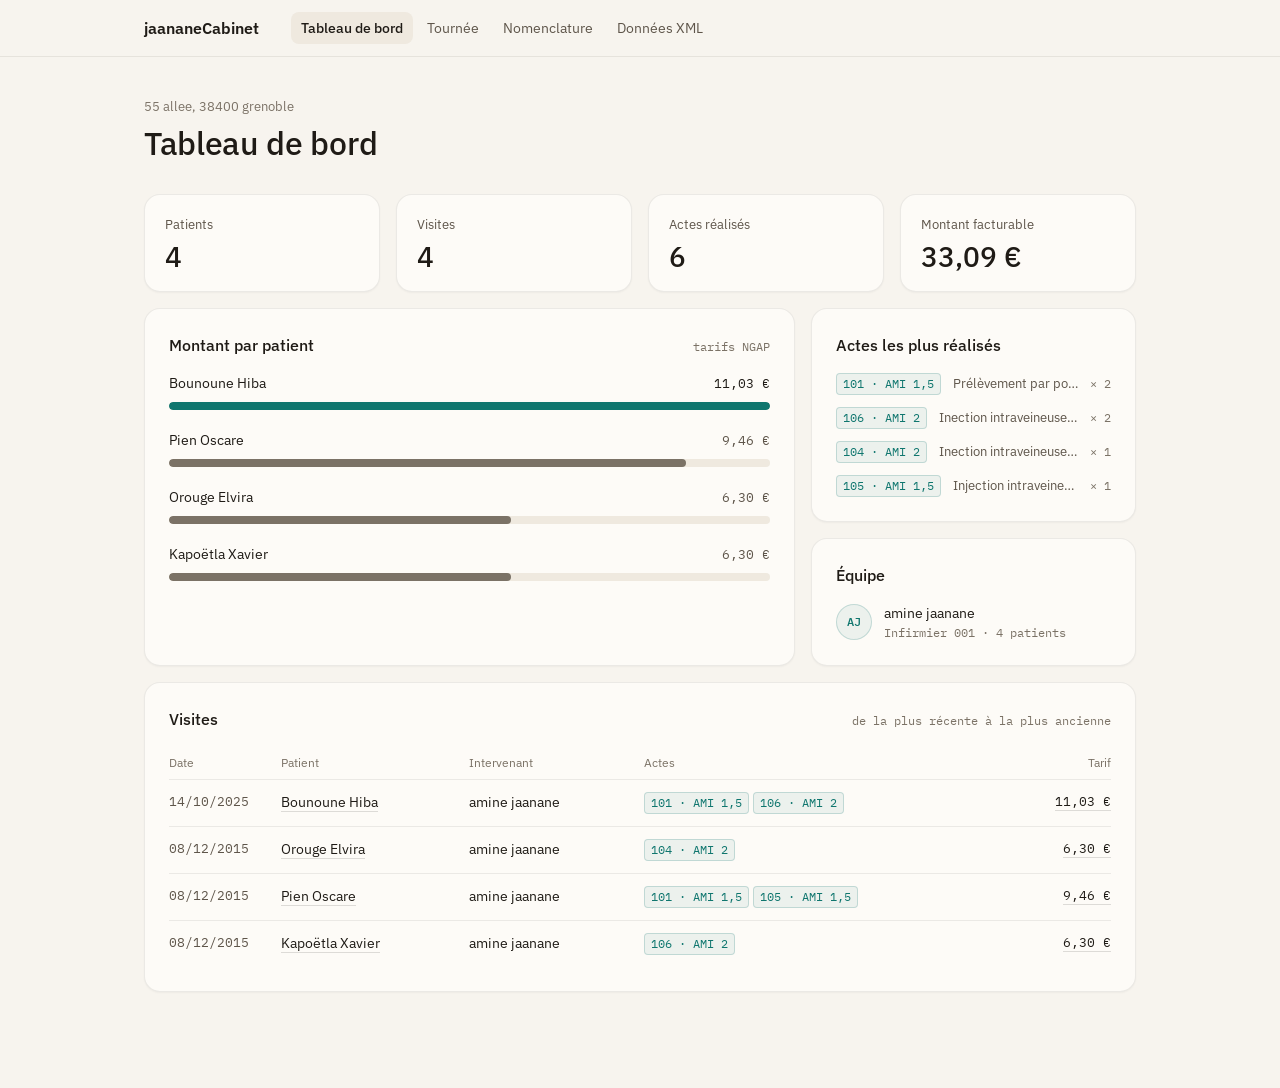
==== data/html/index.html @ cecd2a04 "Tableau de bord, factures et nomenclature - index.html : chiffres du cabinet, montant par patient, a" ====
<!DOCTYPE html>
<html lang="fr">
<head>
<meta http-equiv="Content-Type" content="text/html; charset=UTF-8">
<meta name="viewport" content="width=device-width, initial-scale=1">
<title>Tableau de bord</title>
<link rel="preconnect" href="https://fonts.googleapis.com">
<link rel="preconnect" href="https://fonts.gstatic.com" crossorigin="">
<link rel="stylesheet" href="https://fonts.googleapis.com/css2?family=IBM+Plex+Mono:wght@400;500&amp;family=IBM+Plex+Sans:wght@400;500&amp;display=swap">
<link rel="stylesheet" href="../css/commun.css">
<link rel="stylesheet" href="../css/accueil.css">
</head>
<body>
<header class="barre"><div class="barre-contenu">
<a class="marque" href="index.html">jaananeCabinet</a><nav class="nav" aria-label="Navigation principale"><a href="index.html" aria-current="page">Tableau de bord</a><a href="infirmier.html">Tournée</a><a href="nomenclature.html">Nomenclature</a><a href="../xml/cabinet.xml">Données XML</a></nav>
</div></header><main class="page page-large"><header class="entete"><p class="surtitre">55 allee, 38400 grenoble</p>
<h1>Tableau de bord</h1></header><section class="stats" aria-label="Chiffres du cabinet"><div class="stat">
<p class="stat-libelle">Patients</p>
<p class="stat-valeur">4</p>
</div>
<div class="stat">
<p class="stat-libelle">Visites</p>
<p class="stat-valeur">4</p>
</div>
<div class="stat">
<p class="stat-libelle">Actes réalisés</p>
<p class="stat-valeur">6</p>
</div>
<div class="stat">
<p class="stat-libelle">Montant facturable</p>
<p class="stat-valeur">33,09 €</p>
</div></section><div class="grille">
<section class="carte carte-principale"><div class="carte-titre">
<h2>Montant par patient</h2>
<span class="meta">tarifs NGAP</span>
</div>
<ol class="barres">
<li class="premier">
<div class="barre-ligne">
<a href="facture-206049935000375.html">Bounoune Hiba</a><span class="barre-valeur">11,03 €</span>
</div>
<div class="barre-piste"><div class="barre-remplie" style="width: 100%"></div></div>
</li>
<li>
<div class="barre-ligne">
<a href="facture-175037306569237.html">Pien Oscare</a><span class="barre-valeur">9,46 €</span>
</div>
<div class="barre-piste"><div class="barre-remplie" style="width: 86%"></div></div>
</li>
<li>
<div class="barre-ligne">
<a href="facture-282036912305243.html">Orouge Elvira</a><span class="barre-valeur">6,30 €</span>
</div>
<div class="barre-piste"><div class="barre-remplie" style="width: 57%"></div></div>
</li>
<li>
<div class="barre-ligne">
<a href="facture-111083306303521.html">Kapoëtla Xavier</a><span class="barre-valeur">6,30 €</span>
</div>
<div class="barre-piste"><div class="barre-remplie" style="width: 57%"></div></div>
</li>
</ol></section><aside class="colonne"><section class="carte"><h2>Actes les plus réalisés</h2>
<ol class="classement">
<li>
<span class="code">101 · AMI 1,5</span><span class="classement-texte">Prélèvement par ponction veineuse directe</span><span class="meta">× 2</span>
</li>
<li>
<span class="code">106 · AMI 2</span><span class="classement-texte">Inection intraveineuse directe chez un enfant de moins de 5 ans.</span><span class="meta">× 2</span>
</li>
<li>
<span class="code">104 · AMI 2</span><span class="classement-texte">Inection intraveineuse directe isolée.</span><span class="meta">× 1</span>
</li>
<li>
<span class="code">105 · AMI 1,5</span><span class="classement-texte">Injection intraveineuse directe en série.</span><span class="meta">× 1</span>
</li>
</ol></section><section class="carte"><h2>Équipe</h2>
<ul class="equipe"><li>
<span class="initiales" aria-hidden="true">AJ</span><span><a href="infirmier.html">amine jaanane</a><span class="meta">Infirmier 001 · 4 patients</span></span>
</li></ul></section></aside>
</div>
<section class="carte"><div class="carte-titre">
<h2>Visites</h2>
<span class="meta">de la plus récente à la plus ancienne</span>
</div>
<div class="defilement"><table class="visites">
<thead><tr>
<th scope="col">Date</th>
<th scope="col">Patient</th>
<th scope="col">Intervenant</th>
<th scope="col">Actes</th>
<th scope="col" class="montant">Tarif</th>
</tr></thead>
<tbody>
<tr>
<td class="date"><time datetime="2025-10-14">14/10/2025</time></td>
<td><a href="patient-206049935000375.html">Bounoune Hiba</a></td>
<td>amine jaanane</td>
<td><span class="codes"><span class="code">101 · AMI 1,5</span><span class="code">106 · AMI 2</span></span></td>
<td class="montant"><a href="facture-206049935000375.html">11,03 €</a></td>
</tr>
<tr>
<td class="date"><time datetime="2015-12-08">08/12/2015</time></td>
<td><a href="patient-282036912305243.html">Orouge Elvira</a></td>
<td>amine jaanane</td>
<td><span class="codes"><span class="code">104 · AMI 2</span></span></td>
<td class="montant"><a href="facture-282036912305243.html">6,30 €</a></td>
</tr>
<tr>
<td class="date"><time datetime="2015-12-08">08/12/2015</time></td>
<td><a href="patient-175037306569237.html">Pien Oscare</a></td>
<td>amine jaanane</td>
<td><span class="codes"><span class="code">101 · AMI 1,5</span><span class="code">105 · AMI 1,5</span></span></td>
<td class="montant"><a href="facture-175037306569237.html">9,46 €</a></td>
</tr>
<tr>
<td class="date"><time datetime="2015-12-08">08/12/2015</time></td>
<td><a href="patient-111083306303521.html">Kapoëtla Xavier</a></td>
<td>amine jaanane</td>
<td><span class="codes"><span class="code">106 · AMI 2</span></span></td>
<td class="montant"><a href="facture-111083306303521.html">6,30 €</a></td>
</tr>
</tbody>
</table></div></section></main>
</body>
</html>
---- data/css/commun.css ----
/* Styles partagés par toutes les pages du cabinet */

:root {
    --fond: #f7f4ee;
    --carte: #fdfbf7;
    --releve: #efe9df;
    --trait: rgba(31, 27, 22, 0.08);
    --trait-fort: rgba(31, 27, 22, 0.14);
    --texte: #1f1b16;
    --texte-2: #5e554a;
    --texte-3: #7b7266;
    --accent: #0f766e;
    --accent-fond: rgba(15, 118, 110, 0.07);
    --accent-trait: rgba(15, 118, 110, 0.2);
    --ombre: 0 1px 2px rgba(0, 0, 0, 0.04);

    --police: "IBM Plex Sans", system-ui, -apple-system, "Segoe UI", sans-serif;
    --mono: "IBM Plex Mono", ui-monospace, "Cascadia Mono", Consolas, monospace;
    --courbe: cubic-bezier(0.22, 1, 0.36, 1);
    --largeur: 1040px;

    color-scheme: light dark;
}

@media (prefers-color-scheme: dark) {
    :root {
        --fond: #161513;
        --carte: #1c1a18;
        --releve: #262421;
        --trait: rgba(239, 233, 222, 0.08);
        --trait-fort: rgba(239, 233, 222, 0.14);
        --texte: #efe9de;
        --texte-2: #aaa398;
        --texte-3: #8a847a;
        --accent: #5fc4b6;
        --accent-fond: rgba(95, 196, 182, 0.1);
        --accent-trait: rgba(95, 196, 182, 0.24);
        --ombre: none;
    }
}

*,
*::before,
*::after {
    box-sizing: border-box;
    margin: 0;
    padding: 0;
}

body {
    font-family: var(--police);
    font-size: 15px;
    line-height: 22px;
    color: var(--texte);
    background: var(--fond);
    -webkit-font-smoothing: antialiased;
}

/* Liens */

a {
    color: inherit;
    text-decoration: none;
    border-radius: 4px;
    transition: color 150ms var(--courbe), background-color 150ms var(--courbe);
}

a:hover {
    color: var(--accent);
}

a:focus-visible,
button:focus-visible {
    outline: 2px solid var(--accent);
    outline-offset: 2px;
}

/* Barre du haut */

.barre {
    border-bottom: 1px solid var(--trait);
    background: var(--fond);
}

.barre-contenu {
    display: flex;
    align-items: center;
    gap: 32px;
    max-width: var(--largeur);
    min-height: 56px;
    margin: 0 auto;
    padding: 0 24px;
}

.marque {
    flex: none;
    font-size: 16px;
    line-height: 1;
    font-weight: 600;
}

.nav {
    display: flex;
    gap: 4px;
    font-size: 14px;
    line-height: 20px;
    color: var(--texte-2);
}

.nav a {
    padding: 6px 10px;
    border-radius: 8px;
    white-space: nowrap;
}

.nav a:hover {
    color: var(--texte);
    background: var(--releve);
}

.nav a[aria-current="page"] {
    font-weight: 500;
    color: var(--texte);
    background: var(--releve);
}

/* Page */

.page {
    max-width: var(--largeur);
    margin: 0 auto;
    padding: 40px 24px 96px;
}

.entete {
    margin-bottom: 32px;
}

.entete-actions {
    display: flex;
    flex-wrap: wrap;
    align-items: flex-end;
    justify-content: space-between;
    gap: 16px 24px;
}

.surtitre {
    margin-bottom: 8px;
    font-size: 13px;
    line-height: 20px;
    color: var(--texte-3);
}

h1 {
    font-size: 32px;
    line-height: 1.15;
    font-weight: 500;
    letter-spacing: -0.01em;
}

.resume {
    margin-top: 8px;
    color: var(--texte-2);
    font-variant-numeric: tabular-nums;
}

.resume strong {
    font-weight: 500;
    color: var(--accent);
}

.nir {
    margin-top: 8px;
    font-family: var(--mono);
    font-size: 13px;
    line-height: 20px;
    color: var(--texte-2);
    font-variant-numeric: tabular-nums;
}

h2 {
    font-size: 16px;
    line-height: 24px;
    font-weight: 500;
}

h3 {
    margin-bottom: 4px;
    font-size: 13px;
    line-height: 20px;
    font-weight: 500;
    color: var(--texte-2);
}

.meta {
    font-family: var(--mono);
    font-size: 12px;
    line-height: 16px;
    color: var(--texte-3);
    font-variant-numeric: tabular-nums;
    white-space: nowrap;
}

.mono {
    font-family: var(--mono);
    font-variant-numeric: tabular-nums;
}

.secondaire {
    color: var(--texte-2);
}

/* Cartes */

.carte {
    padding: 24px;
    background: var(--carte);
    border: 1px solid var(--trait);
    border-radius: 16px;
    box-shadow: var(--ombre);
}

.carte + .carte {
    margin-top: 16px;
}

.carte > h2,
.carte-titre {
    margin-bottom: 16px;
}

.carte-titre {
    display: flex;
    flex-wrap: wrap;
    align-items: baseline;
    justify-content: space-between;
    gap: 4px 16px;
}

/* Liste clé : valeur */

.fiche {
    display: grid;
    grid-template-columns: 96px 1fr;
    gap: 8px 16px;
    font-size: 14px;
    line-height: 20px;
}

.fiche dt {
    color: var(--texte-3);
}

/* Boutons */

.actions {
    display: flex;
    flex-wrap: wrap;
    gap: 8px;
}

.bouton {
    display: inline-flex;
    align-items: center;
    height: 36px;
    padding: 0 16px;
    font: inherit;
    font-size: 14px;
    font-weight: 500;
    color: var(--fond);
    background: var(--texte);
    border: 1px solid transparent;
    border-radius: 8px;
    cursor: pointer;
    transition: opacity 150ms var(--courbe), transform 150ms var(--courbe);
}

.bouton:hover {
    color: var(--fond);
    opacity: 0.88;
}

.bouton:active {
    transform: scale(0.98);
}

.bouton-secondaire {
    color: var(--texte);
    background: var(--carte);
    border-color: var(--trait-fort);
}

.bouton-secondaire:hover {
    color: var(--texte);
    background: var(--releve);
    opacity: 1;
}

/* Tableaux */

.defilement {
    overflow-x: auto;
}

table {
    width: 100%;
    border-collapse: collapse;
    font-size: 14px;
    line-height: 20px;
}

th {
    padding: 8px 16px 8px 0;
    text-align: left;
    font-size: 12px;
    line-height: 16px;
    font-weight: 400;
    color: var(--texte-3);
    border-bottom: 1px solid var(--trait);
}

td {
    padding: 12px 16px 12px 0;
    vertical-align: top;
    border-bottom: 1px solid var(--trait);
}

th:last-child,
td:last-child {
    padding-right: 0;
}

tbody tr:last-child td {
    border-bottom: none;
}

.date {
    font-family: var(--mono);
    font-size: 13px;
    color: var(--texte-2);
    font-variant-numeric: tabular-nums;
    white-space: nowrap;
}

.montant,
.nombre {
    text-align: right;
    font-variant-numeric: tabular-nums;
    white-space: nowrap;
}

td.montant {
    font-family: var(--mono);
    font-size: 13px;
}

/* Actes et code NGAP (signature) */

.actes {
    display: grid;
    gap: 8px;
    list-style: none;
}

.actes li {
    display: flex;
    align-items: baseline;
    gap: 12px;
}

.code {
    flex: none;
    display: inline-block;
    min-width: 120px;
    padding: 2px 6px;
    font-family: var(--mono);
    font-size: 12px;
    line-height: 16px;
    color: var(--accent);
    background: var(--accent-fond);
    border: 1px solid var(--accent-trait);
    border-radius: 4px;
    font-variant-numeric: tabular-nums;
    white-space: nowrap;
}

/* Petits écrans */

@media (max-width: 720px) {
    .barre-contenu {
        flex-wrap: wrap;
        gap: 0;
        padding: 12px 16px 8px;
    }

    .marque {
        width: 100%;
        padding: 4px 0 8px;
    }

    .nav {
        margin: 0 -10px;
        overflow-x: auto;
    }

    .page {
        padding: 24px 16px 64px;
    }

    h1 {
        font-size: 28px;
    }

    .carte {
        padding: 20px;
        border-radius: 12px;
    }

    .fiche {
        grid-template-columns: 80px 1fr;
    }

    .actes li {
        flex-direction: column;
        gap: 4px;
    }

    .code {
        min-width: 0;
    }
}

/* Impression */

@media print {
    :root {
        --fond: #ffffff;
        --carte: #ffffff;
        --ombre: none;
    }

    .barre,
    .actions {
        display: none;
    }

    .page {
        max-width: none;
        padding: 0;
    }

    .carte {
        break-inside: avoid;
    }
}
---- data/css/accueil.css ----
/* Tableau de bord (data/xslt/accueil.xsl) ; la base est dans commun.css */

/* Chiffres clés */

.stats {
    display: grid;
    grid-template-columns: repeat(4, 1fr);
    gap: 16px;
    margin-bottom: 16px;
}

.stat {
    padding: 20px;
    background: var(--carte);
    border: 1px solid var(--trait);
    border-radius: 16px;
    box-shadow: var(--ombre);
}

.stat-libelle {
    font-size: 13px;
    line-height: 20px;
    color: var(--texte-2);
}

.stat-valeur {
    margin-top: 8px;
    font-size: 28px;
    line-height: 1;
    font-weight: 500;
    font-variant-numeric: tabular-nums;
    white-space: nowrap;
}

/* Grille : graphique principal et colonne */

.grille {
    display: grid;
    grid-template-columns: minmax(0, 2fr) minmax(0, 1fr);
    gap: 16px;
    margin-bottom: 16px;
}

.grille .carte + .carte,
.colonne .carte + .carte {
    margin-top: 0;
}

.colonne {
    display: grid;
    gap: 16px;
    align-content: start;
}

/* Montant par patient : barres horizontales classées */

.barres {
    display: grid;
    gap: 20px;
    list-style: none;
}

.barre-ligne {
    display: flex;
    align-items: baseline;
    justify-content: space-between;
    gap: 16px;
    margin-bottom: 8px;
    font-size: 14px;
    line-height: 20px;
}

.barre-valeur {
    font-family: var(--mono);
    font-size: 13px;
    color: var(--texte-2);
    font-variant-numeric: tabular-nums;
}

.barre-piste {
    height: 8px;
    background: var(--releve);
    border-radius: 4px;
    overflow: hidden;
}

.barre-remplie {
    height: 100%;
    background: var(--texte-3);
    border-radius: 4px;
}

.premier .barre-remplie {
    background: var(--accent);
}

.premier .barre-valeur {
    color: var(--texte);
}

/* Actes les plus réalisés */

.classement {
    display: grid;
    gap: 12px;
    list-style: none;
}

.classement li {
    display: grid;
    grid-template-columns: auto minmax(0, 1fr) auto;
    align-items: baseline;
    gap: 12px;
    font-size: 13px;
    line-height: 20px;
}

.classement .code {
    min-width: 0;
}

.classement-texte {
    overflow: hidden;
    color: var(--texte-2);
    text-overflow: ellipsis;
    white-space: nowrap;
}

/* Équipe */

.equipe {
    list-style: none;
}

.equipe li {
    display: flex;
    align-items: center;
    gap: 12px;
    font-size: 14px;
    line-height: 20px;
}

.equipe li > span:last-child {
    display: grid;
    gap: 2px;
}

.initiales {
    display: grid;
    place-items: center;
    flex: none;
    width: 36px;
    height: 36px;
    font-family: var(--mono);
    font-size: 12px;
    font-weight: 500;
    color: var(--accent);
    background: var(--accent-fond);
    border: 1px solid var(--accent-trait);
    border-radius: 50%;
}

/* Tableau des visites */

.visites th:first-child,
.visites td:first-child {
    width: 112px;
}

.visites td a {
    text-decoration: underline;
    text-decoration-color: var(--trait-fort);
    text-underline-offset: 4px;
}

.visites td a:hover {
    text-decoration-color: var(--accent);
}

.codes {
    display: flex;
    flex-wrap: wrap;
    gap: 4px;
}

.codes .code {
    min-width: 0;
}

@media (max-width: 860px) {
    .stats {
        grid-template-columns: repeat(2, 1fr);
    }

    .grille {
        grid-template-columns: 1fr;
    }
}

@media (max-width: 600px) {
    .stat-valeur {
        font-size: 24px;
    }

    .visites {
        min-width: 560px;
    }
}
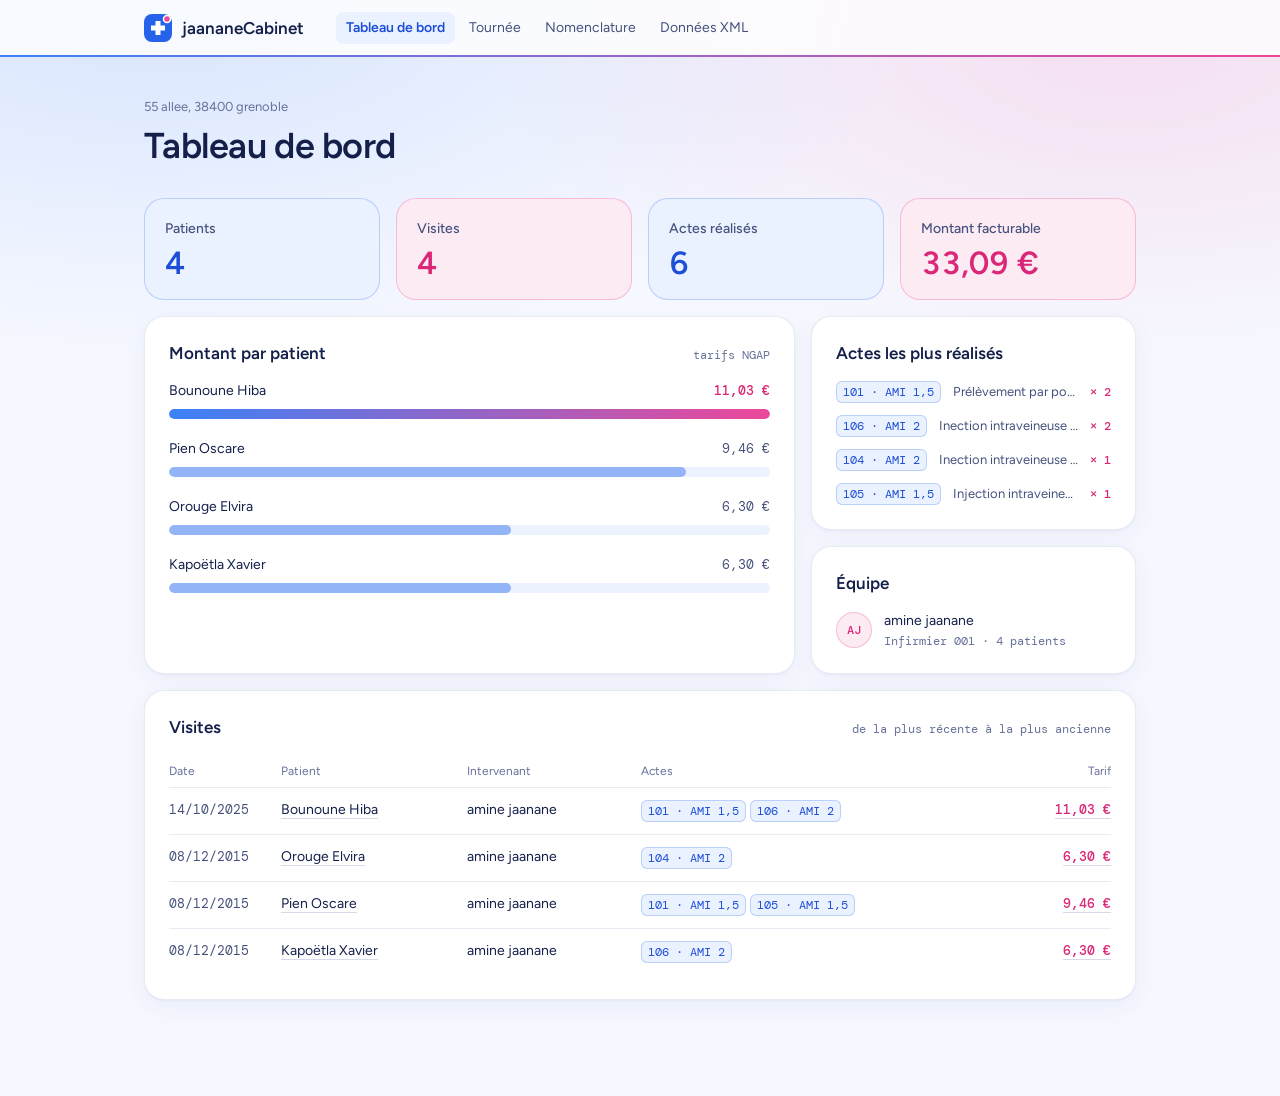
==== commit 87c9ef3a: "Nouvelle palette claire bleu et rose Thème toujours clair, bleu pour la navigation et les codes d'ac" ====
--- a/data/html/index.html
+++ b/data/html/index.html
@@ -6,13 +6,13 @@
 <title>Tableau de bord</title>
 <link rel="preconnect" href="https://fonts.googleapis.com">
 <link rel="preconnect" href="https://fonts.gstatic.com" crossorigin="">
-<link rel="stylesheet" href="https://fonts.googleapis.com/css2?family=IBM+Plex+Mono:wght@400;500&amp;family=IBM+Plex+Sans:wght@400;500&amp;display=swap">
+<link rel="stylesheet" href="https://fonts.googleapis.com/css2?family=DM+Mono:wght@400;500&amp;family=Figtree:wght@400;500;600&amp;display=swap">
 <link rel="stylesheet" href="../css/commun.css">
 <link rel="stylesheet" href="../css/accueil.css">
 </head>
 <body>
 <header class="barre"><div class="barre-contenu">
-<a class="marque" href="index.html">jaananeCabinet</a><nav class="nav" aria-label="Navigation principale"><a href="index.html" aria-current="page">Tableau de bord</a><a href="infirmier.html">Tournée</a><a href="nomenclature.html">Nomenclature</a><a href="../xml/cabinet.xml">Données XML</a></nav>
+<a class="marque" href="index.html"><svg class="logo" width="28" height="28" viewBox="0 0 28 28" aria-hidden="true"><rect width="28" height="28" rx="8" fill="#2563eb"></rect><path d="M11.5 7h5v4.5H21v5h-4.5V21h-5v-4.5H7v-5h4.5z" fill="#ffffff"></path><circle cx="23" cy="5" r="3.5" fill="#ec4899" stroke="#ffffff" stroke-width="1.5"></circle></svg><span>jaananeCabinet</span></a><nav class="nav" aria-label="Navigation principale"><a href="index.html" aria-current="page">Tableau de bord</a><a href="infirmier.html">Tournée</a><a href="nomenclature.html">Nomenclature</a><a href="../xml/cabinet.xml">Données XML</a></nav>
 </div></header><main class="page page-large"><header class="entete"><p class="surtitre">55 allee, 38400 grenoble</p>
 <h1>Tableau de bord</h1></header><section class="stats" aria-label="Chiffres du cabinet"><div class="stat">
 <p class="stat-libelle">Patients</p>
--- a/data/css/commun.css
+++ b/data/css/commun.css
@@ -1,42 +1,37 @@
 /* Styles partagés par toutes les pages du cabinet */
 
+/* Palette claire bleu et rose, toujours en thème clair */
 :root {
-    --fond: #f7f4ee;
-    --carte: #fdfbf7;
-    --releve: #efe9df;
-    --trait: rgba(31, 27, 22, 0.08);
-    --trait-fort: rgba(31, 27, 22, 0.14);
-    --texte: #1f1b16;
-    --texte-2: #5e554a;
-    --texte-3: #7b7266;
-    --accent: #0f766e;
-    --accent-fond: rgba(15, 118, 110, 0.07);
-    --accent-trait: rgba(15, 118, 110, 0.2);
-    --ombre: 0 1px 2px rgba(0, 0, 0, 0.04);
-
-    --police: "IBM Plex Sans", system-ui, -apple-system, "Segoe UI", sans-serif;
-    --mono: "IBM Plex Mono", ui-monospace, "Cascadia Mono", Consolas, monospace;
+    --fond: #f6f8ff;
+    --carte: #ffffff;
+    --releve: #edf2ff;
+    --trait: rgba(30, 58, 138, 0.1);
+    --trait-fort: rgba(30, 58, 138, 0.18);
+    --texte: #14204a;
+    --texte-2: #46527d;
+    --texte-3: #67729a;
+
+    /* Bleu : couleur principale (navigation, boutons, codes d'actes) */
+    --accent: #2563eb;
+    --accent-fonce: #1d4ed8;
+    --accent-fond: #eaf1ff;
+    --accent-trait: rgba(37, 99, 235, 0.24);
+
+    /* Rose : mises en avant (montants, totaux, actes réalisés) */
+    --rose: #db2777;
+    --rose-vif: #ec4899;
+    --rose-fond: #fdebf4;
+    --rose-trait: rgba(219, 39, 119, 0.24);
+
+    --degrade: linear-gradient(90deg, #3b82f6, #ec4899);
+    --ombre: 0 1px 2px rgba(30, 58, 138, 0.05), 0 8px 24px rgba(30, 58, 138, 0.05);
+
+    --police: "Figtree", system-ui, -apple-system, "Segoe UI", sans-serif;
+    --mono: "DM Mono", ui-monospace, "Cascadia Mono", Consolas, monospace;
     --courbe: cubic-bezier(0.22, 1, 0.36, 1);
     --largeur: 1040px;
 
-    color-scheme: light dark;
-}
-
-@media (prefers-color-scheme: dark) {
-    :root {
-        --fond: #161513;
-        --carte: #1c1a18;
-        --releve: #262421;
-        --trait: rgba(239, 233, 222, 0.08);
-        --trait-fort: rgba(239, 233, 222, 0.14);
-        --texte: #efe9de;
-        --texte-2: #aaa398;
-        --texte-3: #8a847a;
-        --accent: #5fc4b6;
-        --accent-fond: rgba(95, 196, 182, 0.1);
-        --accent-trait: rgba(95, 196, 182, 0.24);
-        --ombre: none;
-    }
+    color-scheme: light;
 }
 
 *,
@@ -52,7 +47,12 @@
     font-size: 15px;
     line-height: 22px;
     color: var(--texte);
-    background: var(--fond);
+    /* Lavis bleu puis rose en haut de page, qui se fond dans le fond */
+    background:
+        radial-gradient(ellipse 60% 360px at 12% 0, rgba(59, 130, 246, 0.16), transparent),
+        radial-gradient(ellipse 50% 320px at 88% 40px, rgba(236, 72, 153, 0.14), transparent),
+        var(--fond);
+    background-repeat: no-repeat;
     -webkit-font-smoothing: antialiased;
 }
 
@@ -78,8 +78,20 @@
 /* Barre du haut */
 
 .barre {
+    position: relative;
+    background: rgba(255, 255, 255, 0.8);
     border-bottom: 1px solid var(--trait);
-    background: var(--fond);
+}
+
+/* Fin filet bleu → rose sous la barre */
+.barre::after {
+    content: "";
+    position: absolute;
+    right: 0;
+    bottom: -1px;
+    left: 0;
+    height: 2px;
+    background: var(--degrade);
 }
 
 .barre-contenu {
@@ -93,10 +105,23 @@
 }
 
 .marque {
+    display: inline-flex;
+    align-items: center;
+    gap: 10px;
     flex: none;
-    font-size: 16px;
+    font-size: 17px;
     line-height: 1;
     font-weight: 600;
+    color: var(--texte);
+}
+
+.marque:hover {
+    color: var(--accent);
+}
+
+.logo {
+    flex: none;
+    display: block;
 }
 
 .nav {
@@ -114,14 +139,14 @@
 }
 
 .nav a:hover {
-    color: var(--texte);
-    background: var(--releve);
+    color: var(--accent-fonce);
+    background: var(--accent-fond);
 }
 
 .nav a[aria-current="page"] {
-    font-weight: 500;
-    color: var(--texte);
-    background: var(--releve);
+    font-weight: 600;
+    color: var(--accent-fonce);
+    background: var(--accent-fond);
 }
 
 /* Page */
@@ -152,10 +177,10 @@
 }
 
 h1 {
-    font-size: 32px;
+    font-size: 36px;
     line-height: 1.15;
-    font-weight: 500;
-    letter-spacing: -0.01em;
+    font-weight: 600;
+    letter-spacing: -0.02em;
 }
 
 .resume {
@@ -165,8 +190,8 @@
 }
 
 .resume strong {
-    font-weight: 500;
-    color: var(--accent);
+    font-weight: 600;
+    color: var(--rose);
 }
 
 .nir {
@@ -179,9 +204,9 @@
 }
 
 h2 {
-    font-size: 16px;
+    font-size: 17px;
     line-height: 24px;
-    font-weight: 500;
+    font-weight: 600;
 }
 
 h3 {
@@ -216,7 +241,7 @@
     padding: 24px;
     background: var(--carte);
     border: 1px solid var(--trait);
-    border-radius: 16px;
+    border-radius: 20px;
     box-shadow: var(--ombre);
 }
 
@@ -262,22 +287,23 @@
 .bouton {
     display: inline-flex;
     align-items: center;
-    height: 36px;
-    padding: 0 16px;
+    height: 40px;
+    padding: 0 18px;
     font: inherit;
     font-size: 14px;
-    font-weight: 500;
-    color: var(--fond);
-    background: var(--texte);
+    font-weight: 600;
+    color: #ffffff;
+    background: var(--accent);
     border: 1px solid transparent;
-    border-radius: 8px;
+    border-radius: 10px;
+    box-shadow: inset 0 1px 0 rgba(255, 255, 255, 0.18);
     cursor: pointer;
-    transition: opacity 150ms var(--courbe), transform 150ms var(--courbe);
+    transition: background-color 150ms var(--courbe), transform 150ms var(--courbe);
 }
 
 .bouton:hover {
-    color: var(--fond);
-    opacity: 0.88;
+    color: #ffffff;
+    background: var(--accent-fonce);
 }
 
 .bouton:active {
@@ -285,15 +311,15 @@
 }
 
 .bouton-secondaire {
-    color: var(--texte);
+    color: var(--accent-fonce);
     background: var(--carte);
-    border-color: var(--trait-fort);
+    border-color: var(--accent-trait);
+    box-shadow: none;
 }
 
 .bouton-secondaire:hover {
-    color: var(--texte);
-    background: var(--releve);
-    opacity: 1;
+    color: var(--accent-fonce);
+    background: var(--accent-fond);
 }
 
 /* Tableaux */
@@ -352,6 +378,8 @@
 td.montant {
     font-family: var(--mono);
     font-size: 13px;
+    font-weight: 500;
+    color: var(--rose);
 }
 
 /* Actes et code NGAP (signature) */
@@ -376,10 +404,10 @@
     font-family: var(--mono);
     font-size: 12px;
     line-height: 16px;
-    color: var(--accent);
+    color: var(--accent-fonce);
     background: var(--accent-fond);
     border: 1px solid var(--accent-trait);
-    border-radius: 4px;
+    border-radius: 6px;
     font-variant-numeric: tabular-nums;
     white-space: nowrap;
 }
@@ -439,6 +467,10 @@
         --ombre: none;
     }
 
+    body {
+        background: #ffffff;
+    }
+
     .barre,
     .actions {
         display: none;
--- a/data/css/accueil.css
+++ b/data/css/accueil.css
@@ -9,27 +9,38 @@
     margin-bottom: 16px;
 }
 
+/* Cartes alternées bleu / rose */
 .stat {
     padding: 20px;
-    background: var(--carte);
-    border: 1px solid var(--trait);
-    border-radius: 16px;
-    box-shadow: var(--ombre);
+    background: var(--accent-fond);
+    border: 1px solid var(--accent-trait);
+    border-radius: 20px;
+}
+
+.stat:nth-child(even) {
+    background: var(--rose-fond);
+    border-color: var(--rose-trait);
 }
 
 .stat-libelle {
-    font-size: 13px;
-    line-height: 20px;
+    font-size: 14px;
+    line-height: 20px;
+    font-weight: 500;
     color: var(--texte-2);
 }
 
 .stat-valeur {
     margin-top: 8px;
-    font-size: 28px;
+    font-size: 32px;
     line-height: 1;
-    font-weight: 500;
+    font-weight: 600;
+    color: var(--accent-fonce);
     font-variant-numeric: tabular-nums;
     white-space: nowrap;
+}
+
+.stat:nth-child(even) .stat-valeur {
+    color: var(--rose);
 }
 
 /* Grille : graphique principal et colonne */
@@ -78,24 +89,26 @@
 }
 
 .barre-piste {
-    height: 8px;
+    height: 10px;
     background: var(--releve);
-    border-radius: 4px;
+    border-radius: 5px;
     overflow: hidden;
 }
 
 .barre-remplie {
     height: 100%;
-    background: var(--texte-3);
-    border-radius: 4px;
-}
-
+    background: #93b4f7;
+    border-radius: 5px;
+}
+
+/* Le patient au montant le plus élevé : barre bleu → rose */
 .premier .barre-remplie {
-    background: var(--accent);
+    background: var(--degrade);
 }
 
 .premier .barre-valeur {
-    color: var(--texte);
+    font-weight: 500;
+    color: var(--rose);
 }
 
 /* Actes les plus réalisés */
@@ -154,10 +167,15 @@
     font-family: var(--mono);
     font-size: 12px;
     font-weight: 500;
-    color: var(--accent);
-    background: var(--accent-fond);
-    border: 1px solid var(--accent-trait);
+    color: var(--rose);
+    background: var(--rose-fond);
+    border: 1px solid var(--rose-trait);
     border-radius: 50%;
+}
+
+.classement .meta {
+    font-weight: 500;
+    color: var(--rose);
 }
 
 /* Tableau des visites */
